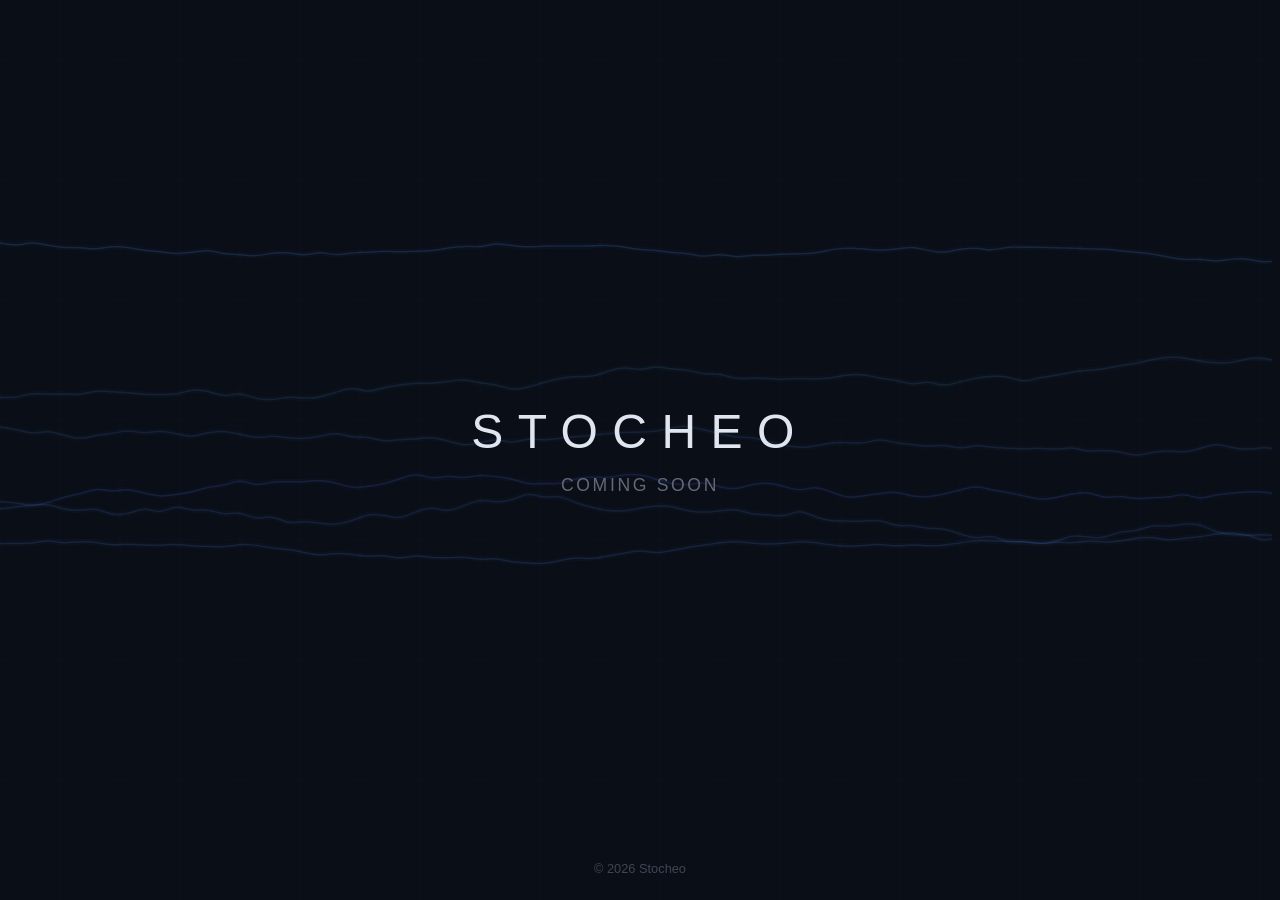
==== index.html @ 0b76f8e1 "feat: initial site with landing page, privacy, terms, and support Stealth landing page with coming-s" ====
<!DOCTYPE html>
<html lang="en">
<head>
  <meta charset="utf-8">
  <meta name="viewport" content="width=device-width, initial-scale=1">
  <title>Stocheo</title>
  <style>
    *, *::before, *::after { box-sizing: border-box; margin: 0; padding: 0; }

    body {
      font-family: -apple-system, BlinkMacSystemFont, "Segoe UI", Roboto, Helvetica, Arial, sans-serif;
      background: #0a0e17;
      color: #e0e6f0;
      height: 100vh;
      overflow: hidden;
    }

    canvas { position: fixed; top: 0; left: 0; z-index: 0; }

    .content {
      position: relative;
      z-index: 1;
      display: flex;
      flex-direction: column;
      align-items: center;
      justify-content: center;
      height: 100vh;
      text-align: center;
      padding: 2rem;
    }

    h1 {
      font-size: 3rem;
      font-weight: 300;
      letter-spacing: 0.3em;
      text-transform: uppercase;
      margin-bottom: 1rem;
    }

    .tagline {
      font-size: 1.1rem;
      color: #667;
      letter-spacing: 0.15em;
      text-transform: uppercase;
    }

    footer {
      position: fixed;
      bottom: 1.5rem;
      left: 0;
      right: 0;
      text-align: center;
      z-index: 1;
      font-size: 0.8rem;
      color: #445;
    }

    footer a { color: #556; text-decoration: none; margin: 0 0.5rem; }
    footer a:hover { color: #88a; }
  </style>
</head>
<body>
  <canvas id="bg"></canvas>
  <div class="content">
    <h1>Stocheo</h1>
    <p class="tagline">Coming soon</p>
  </div>
  <footer>&copy; 2026 Stocheo</footer>

  <script>
    const canvas = document.getElementById('bg');
    const ctx = canvas.getContext('2d');
    let w, h, lines;

    function resize() {
      w = canvas.width = window.innerWidth;
      h = canvas.height = window.innerHeight;
      init();
    }

    function init() {
      lines = [];
      const count = 6 + Math.floor(Math.random() * 4);
      for (let i = 0; i < count; i++) {
        const points = [];
        const segments = 80;
        const baseY = h * (0.25 + Math.random() * 0.5);
        const drift = (Math.random() - 0.5) * 0.3;
        const vol = 20 + Math.random() * 40;
        let y = baseY;
        for (let j = 0; j <= segments; j++) {
          y += drift + (Math.random() - 0.5) * vol * 0.3;
          points.push({ x: (j / segments) * w, y });
        }
        const hue = 200 + Math.random() * 40;
        const alpha = 0.08 + Math.random() * 0.12;
        lines.push({ points, color: `hsla(${hue}, 60%, 55%, ${alpha})` });
      }
    }

    function draw() {
      ctx.clearRect(0, 0, w, h);

      // grid
      ctx.strokeStyle = 'rgba(40, 50, 70, 0.3)';
      ctx.lineWidth = 0.5;
      const step = 60;
      for (let x = 0; x < w; x += step) {
        ctx.beginPath(); ctx.moveTo(x, 0); ctx.lineTo(x, h); ctx.stroke();
      }
      for (let y = 0; y < h; y += step) {
        ctx.beginPath(); ctx.moveTo(0, y); ctx.lineTo(w, y); ctx.stroke();
      }

      // lines
      for (const line of lines) {
        ctx.beginPath();
        ctx.strokeStyle = line.color;
        ctx.lineWidth = 1.5;
        const pts = line.points;
        ctx.moveTo(pts[0].x, pts[0].y);
        for (let i = 1; i < pts.length; i++) {
          const xc = (pts[i - 1].x + pts[i].x) / 2;
          const yc = (pts[i - 1].y + pts[i].y) / 2;
          ctx.quadraticCurveTo(pts[i - 1].x, pts[i - 1].y, xc, yc);
        }
        ctx.stroke();

        // glow
        ctx.strokeStyle = line.color.replace(/[\d.]+\)$/, '0.03)');
        ctx.lineWidth = 6;
        ctx.beginPath();
        ctx.moveTo(pts[0].x, pts[0].y);
        for (let i = 1; i < pts.length; i++) {
          const xc = (pts[i - 1].x + pts[i].x) / 2;
          const yc = (pts[i - 1].y + pts[i].y) / 2;
          ctx.quadraticCurveTo(pts[i - 1].x, pts[i - 1].y, xc, yc);
        }
        ctx.stroke();
      }
    }

    window.addEventListener('resize', () => { resize(); draw(); });
    resize();
    draw();
  </script>
</body>
</html>
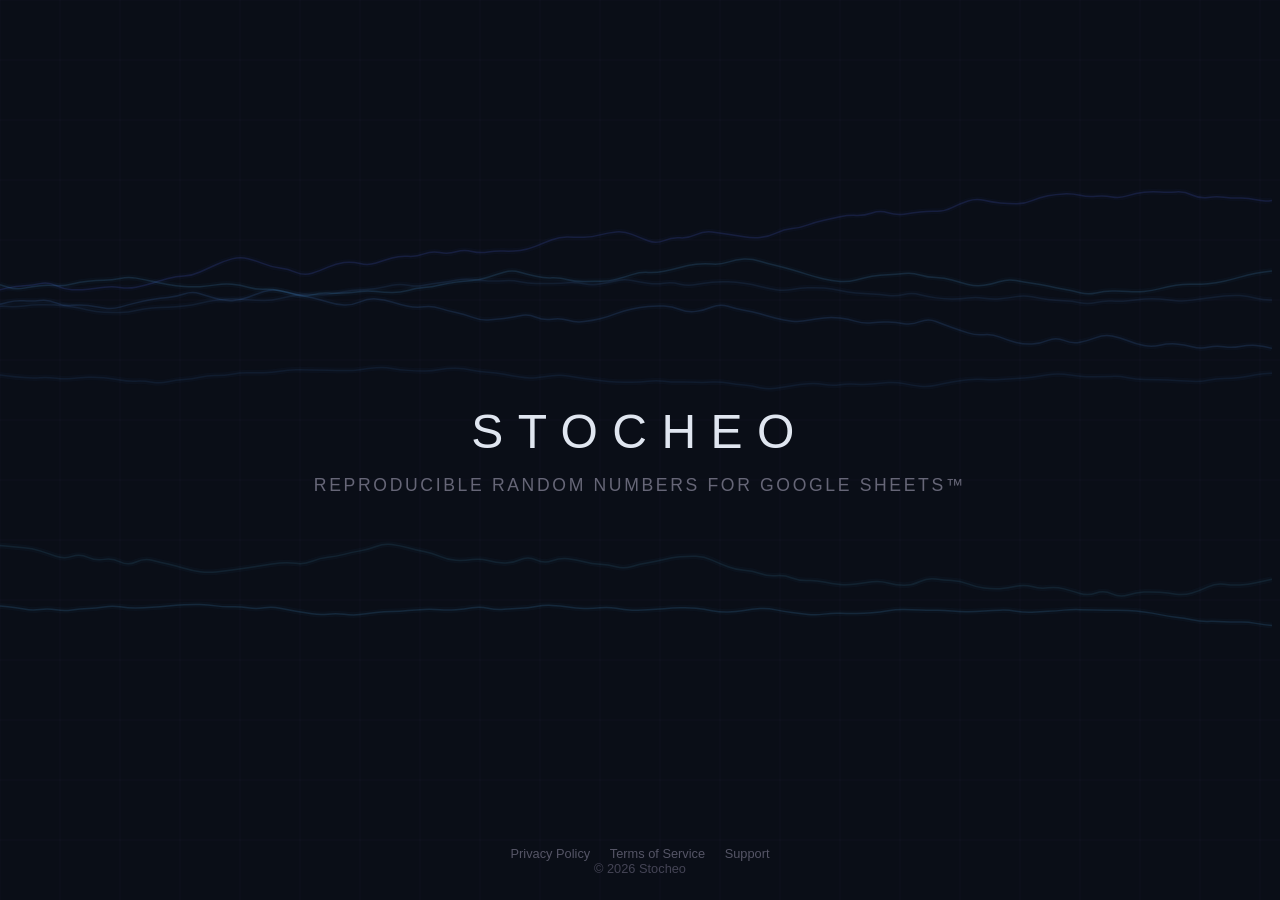
==== commit b1e95311: "feat: add footer links and tagline to homepage Add privacy policy, terms, and support links to the h" ====
--- a/index.html
+++ b/index.html
@@ -63,9 +63,14 @@
   <canvas id="bg"></canvas>
   <div class="content">
     <h1>Stocheo</h1>
-    <p class="tagline">Coming soon</p>
+    <p class="tagline">Reproducible random numbers for Google Sheets™</p>
   </div>
-  <footer>&copy; 2026 Stocheo</footer>
+  <footer>
+    <a href="/privacy.html">Privacy Policy</a>
+    <a href="/terms.html">Terms of Service</a>
+    <a href="/support.html">Support</a>
+    <br>&copy; 2026 Stocheo
+  </footer>
 
   <script>
     const canvas = document.getElementById('bg');
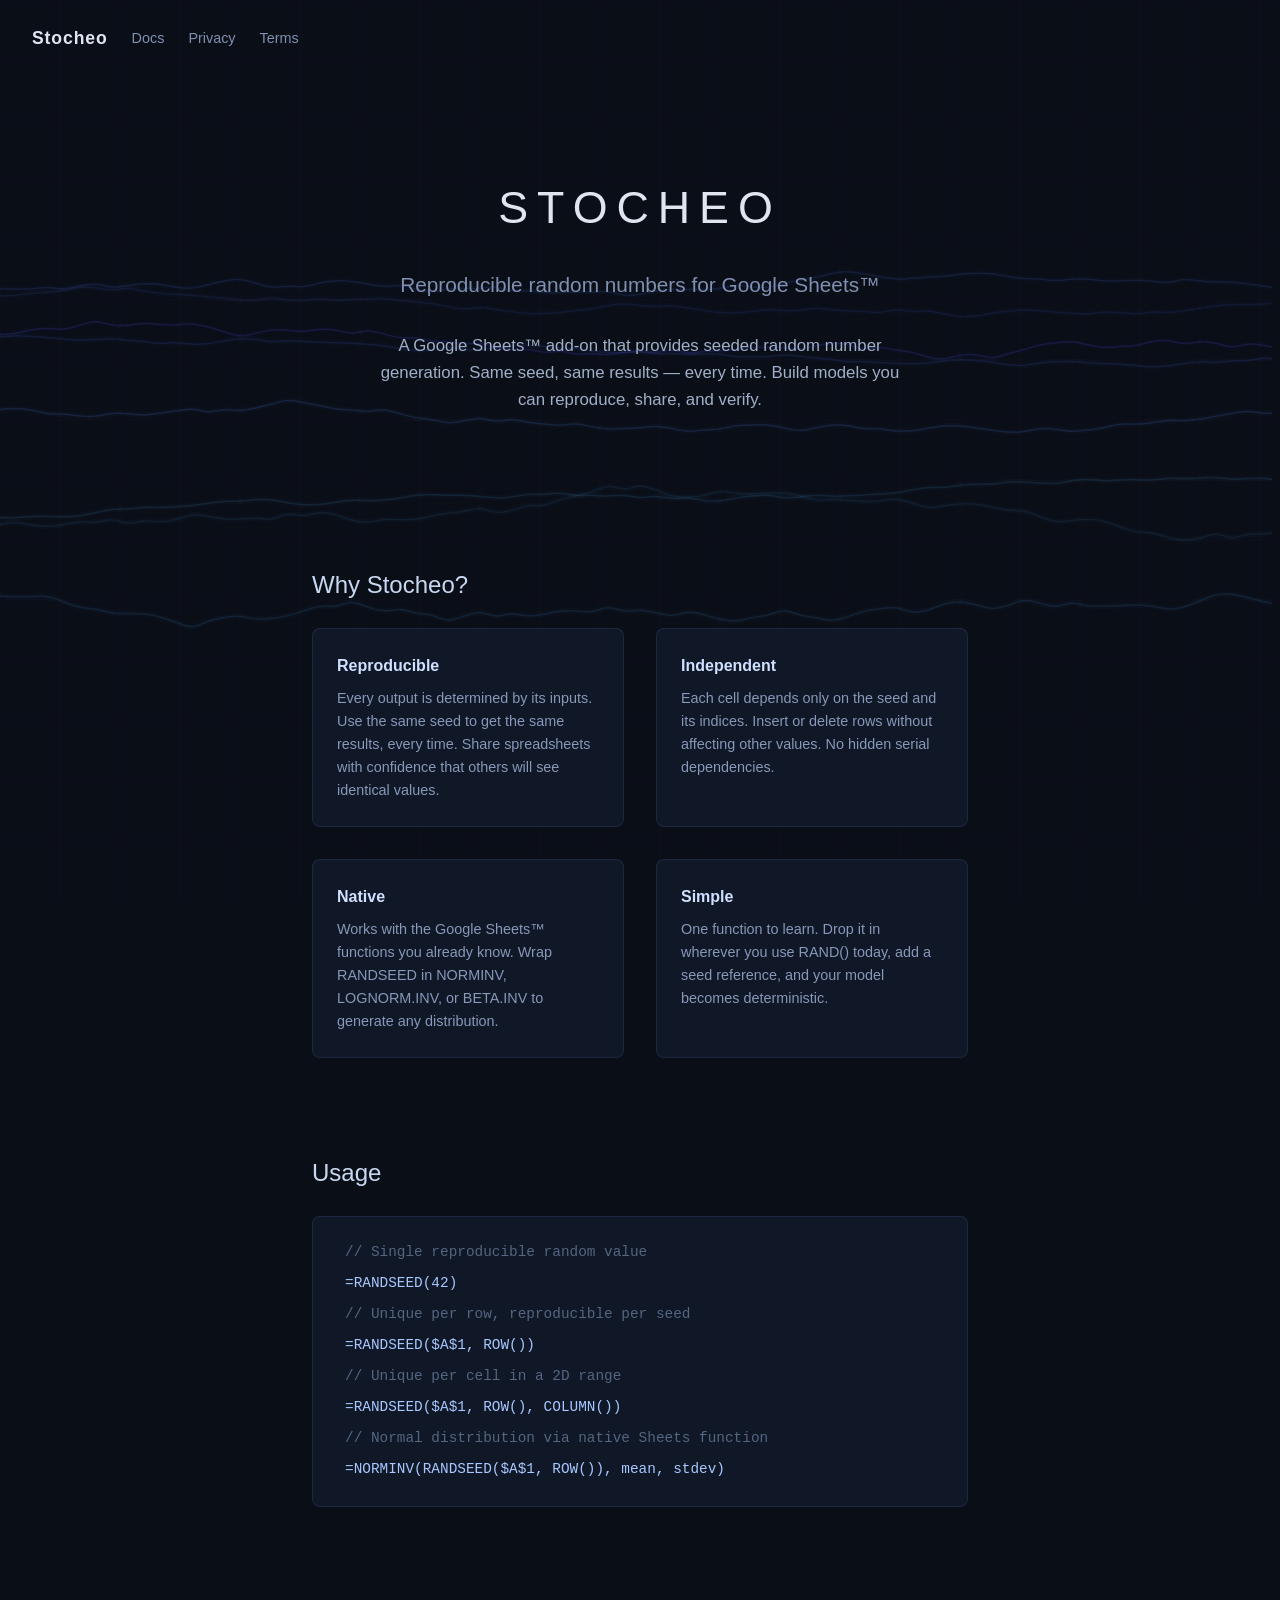
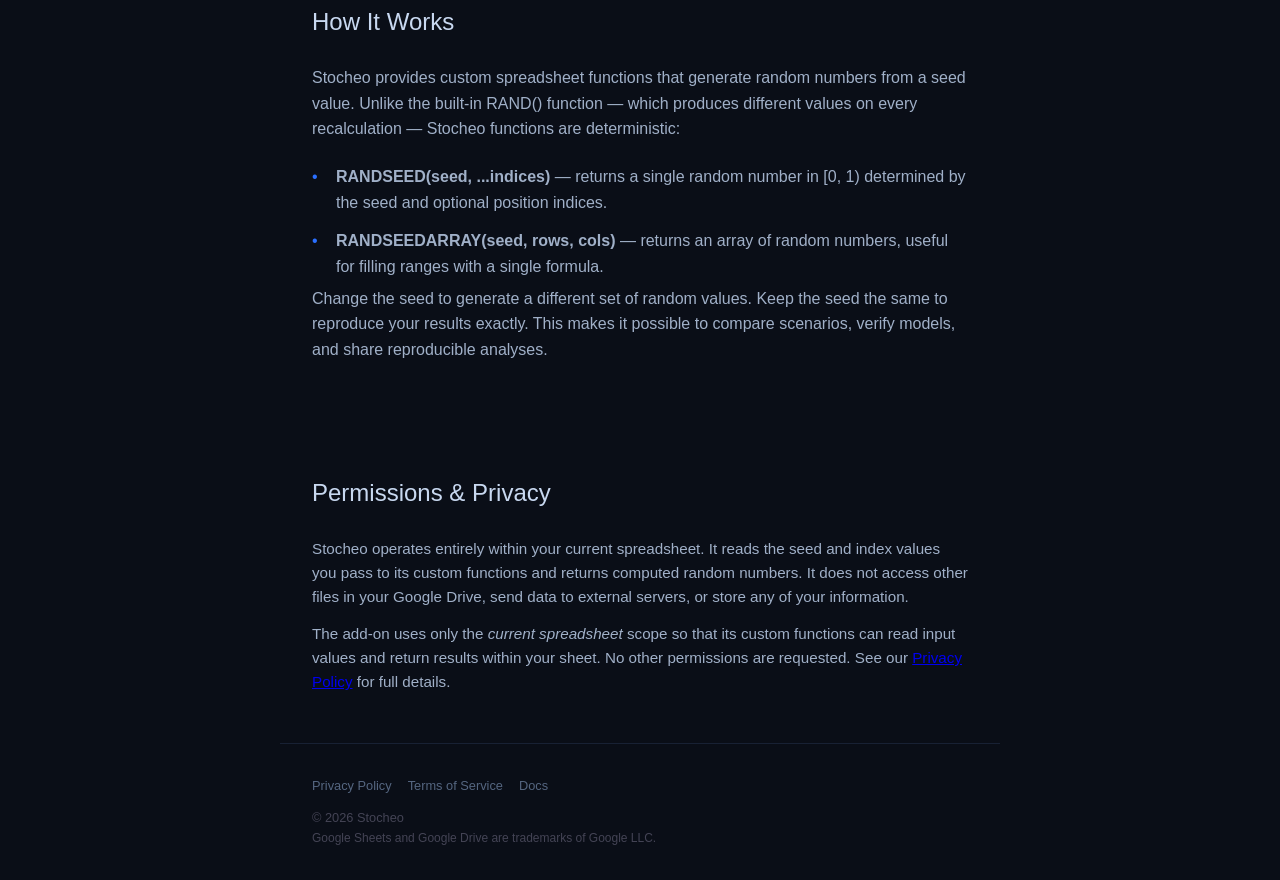
==== commit 9b971fc1: "feat: replace placeholder homepage with full landing page Google's OAuth verification review flagged" ====
--- a/index.html
+++ b/index.html
@@ -3,7 +3,8 @@
 <head>
   <meta charset="utf-8">
   <meta name="viewport" content="width=device-width, initial-scale=1">
-  <title>Stocheo</title>
+  <title>Stocheo — Reproducible Random Numbers for Google Sheets</title>
+  <meta name="description" content="Stocheo is a Google Sheets add-on that provides seeded, reproducible random number generation. Same inputs, same outputs — every time.">
   <style>
     *, *::before, *::after { box-sizing: border-box; margin: 0; padding: 0; }
 
@@ -11,66 +12,279 @@
       font-family: -apple-system, BlinkMacSystemFont, "Segoe UI", Roboto, Helvetica, Arial, sans-serif;
       background: #0a0e17;
       color: #e0e6f0;
-      height: 100vh;
-      overflow: hidden;
+      line-height: 1.6;
     }
 
     canvas { position: fixed; top: 0; left: 0; z-index: 0; }
 
-    .content {
+    .page {
       position: relative;
       z-index: 1;
+    }
+
+    nav {
+      display: flex;
+      align-items: center;
+      gap: 1.5rem;
+      padding: 1.5rem 2rem;
+      font-size: 0.9rem;
+    }
+
+    nav .brand {
+      font-weight: 600;
+      font-size: 1.1rem;
+      color: #e0e6f0;
+      text-decoration: none;
+      letter-spacing: 0.05em;
+    }
+
+    nav a {
+      color: #8090b0;
+      text-decoration: none;
+    }
+
+    nav a:hover { color: #c0d0f0; }
+
+    .hero {
       display: flex;
       flex-direction: column;
       align-items: center;
-      justify-content: center;
-      height: 100vh;
       text-align: center;
+      padding: 6rem 2rem 4rem;
+      max-width: 720px;
+      margin: 0 auto;
+    }
+
+    .hero h1 {
+      font-size: 2.8rem;
+      font-weight: 300;
+      letter-spacing: 0.2em;
+      text-transform: uppercase;
+      margin-bottom: 1.5rem;
+    }
+
+    .hero .subtitle {
+      font-size: 1.3rem;
+      color: #8090b0;
+      margin-bottom: 2rem;
+      max-width: 560px;
+    }
+
+    .hero .description {
+      font-size: 1.05rem;
+      color: #a0b0c8;
+      max-width: 520px;
+      margin-bottom: 2.5rem;
+    }
+
+    .cta {
+      display: inline-block;
+      background: #2a6fff;
+      color: #fff;
+      padding: 0.75rem 2rem;
+      border-radius: 6px;
+      text-decoration: none;
+      font-size: 1rem;
+      font-weight: 500;
+      transition: background 0.2s;
+    }
+
+    .cta:hover { background: #1a5fe8; }
+
+    section {
+      max-width: 720px;
+      margin: 0 auto;
+      padding: 3rem 2rem;
+    }
+
+    section h2 {
+      font-size: 1.5rem;
+      font-weight: 500;
+      margin-bottom: 1.5rem;
+      color: #c8d8f0;
+    }
+
+    .features {
+      display: grid;
+      grid-template-columns: 1fr 1fr;
+      gap: 2rem;
+    }
+
+    @media (max-width: 600px) {
+      .features { grid-template-columns: 1fr; }
+      .hero h1 { font-size: 2rem; }
+    }
+
+    .feature {
+      background: rgba(20, 30, 50, 0.6);
+      border: 1px solid rgba(60, 80, 120, 0.3);
+      border-radius: 8px;
+      padding: 1.5rem;
+    }
+
+    .feature h3 {
+      font-size: 1rem;
+      font-weight: 600;
+      margin-bottom: 0.5rem;
+      color: #d0e0ff;
+    }
+
+    .feature p {
+      font-size: 0.9rem;
+      color: #8898b8;
+    }
+
+    .example {
+      background: rgba(20, 30, 50, 0.6);
+      border: 1px solid rgba(60, 80, 120, 0.3);
+      border-radius: 8px;
+      padding: 1.5rem 2rem;
+      margin-top: 1.5rem;
+    }
+
+    .example code {
+      display: block;
+      font-family: "SF Mono", "Fira Code", "Fira Mono", Menlo, Consolas, monospace;
+      font-size: 0.9rem;
+      color: #a8c8ff;
+      margin-bottom: 0.5rem;
+      white-space: pre-wrap;
+    }
+
+    .example code:last-child { margin-bottom: 0; }
+
+    .example .comment {
+      color: #556680;
+    }
+
+    .how-it-works p {
+      color: #a0b0c8;
+      margin-bottom: 1rem;
+    }
+
+    .how-it-works ul {
+      list-style: none;
+      padding: 0;
+    }
+
+    .how-it-works li {
+      color: #a0b0c8;
+      padding: 0.4rem 0;
+      padding-left: 1.5rem;
+      position: relative;
+    }
+
+    .how-it-works li::before {
+      content: "\2022";
+      color: #2a6fff;
+      position: absolute;
+      left: 0;
+    }
+
+    .scope-explanation p {
+      font-size: 0.95rem;
+      color: #a0b0c8;
+      margin-bottom: 0.75rem;
+    }
+
+    .scope-explanation p:last-child { margin-bottom: 0; }
+
+    footer {
+      max-width: 720px;
+      margin: 0 auto;
       padding: 2rem;
-    }
-
-    h1 {
-      font-size: 3rem;
-      font-weight: 300;
-      letter-spacing: 0.3em;
-      text-transform: uppercase;
-      margin-bottom: 1rem;
-    }
-
-    .tagline {
-      font-size: 1.1rem;
-      color: #667;
-      letter-spacing: 0.15em;
-      text-transform: uppercase;
-    }
-
-    footer {
-      position: fixed;
-      bottom: 1.5rem;
-      left: 0;
-      right: 0;
-      text-align: center;
-      z-index: 1;
+      border-top: 1px solid rgba(60, 80, 120, 0.3);
       font-size: 0.8rem;
       color: #445;
     }
 
-    footer a { color: #556; text-decoration: none; margin: 0 0.5rem; }
+    footer a { color: #556680; text-decoration: none; }
     footer a:hover { color: #88a; }
+    footer .links { display: flex; gap: 1rem; margin-bottom: 0.75rem; }
+    footer .trademark { color: #445; font-size: 0.75rem; }
   </style>
 </head>
 <body>
   <canvas id="bg"></canvas>
-  <div class="content">
-    <h1>Stocheo</h1>
-    <p class="tagline">Reproducible random numbers for Google Sheets™</p>
+  <div class="page">
+    <nav>
+      <a href="/" class="brand">Stocheo</a>
+      <a href="/support.html">Docs</a>
+      <a href="/privacy.html">Privacy</a>
+      <a href="/terms.html">Terms</a>
+    </nav>
+
+    <div class="hero">
+      <h1>Stocheo</h1>
+      <p class="subtitle">Reproducible random numbers for Google Sheets&#8482;</p>
+      <p class="description">A Google Sheets&#8482; add-on that provides seeded random number generation. Same seed, same results &mdash; every time. Build models you can reproduce, share, and verify.</p>
+    </div>
+
+    <section>
+      <h2>Why Stocheo?</h2>
+      <div class="features">
+        <div class="feature">
+          <h3>Reproducible</h3>
+          <p>Every output is determined by its inputs. Use the same seed to get the same results, every time. Share spreadsheets with confidence that others will see identical values.</p>
+        </div>
+        <div class="feature">
+          <h3>Independent</h3>
+          <p>Each cell depends only on the seed and its indices. Insert or delete rows without affecting other values. No hidden serial dependencies.</p>
+        </div>
+        <div class="feature">
+          <h3>Native</h3>
+          <p>Works with the Google Sheets&#8482; functions you already know. Wrap RANDSEED in NORMINV, LOGNORM.INV, or BETA.INV to generate any distribution.</p>
+        </div>
+        <div class="feature">
+          <h3>Simple</h3>
+          <p>One function to learn. Drop it in wherever you use RAND() today, add a seed reference, and your model becomes deterministic.</p>
+        </div>
+      </div>
+    </section>
+
+    <section>
+      <h2>Usage</h2>
+      <div class="example">
+        <code><span class="comment">// Single reproducible random value</span></code>
+        <code>=RANDSEED(42)</code>
+        <code></code>
+        <code><span class="comment">// Unique per row, reproducible per seed</span></code>
+        <code>=RANDSEED($A$1, ROW())</code>
+        <code></code>
+        <code><span class="comment">// Unique per cell in a 2D range</span></code>
+        <code>=RANDSEED($A$1, ROW(), COLUMN())</code>
+        <code></code>
+        <code><span class="comment">// Normal distribution via native Sheets function</span></code>
+        <code>=NORMINV(RANDSEED($A$1, ROW()), mean, stdev)</code>
+      </div>
+    </section>
+
+    <section class="how-it-works">
+      <h2>How It Works</h2>
+      <p>Stocheo provides custom spreadsheet functions that generate random numbers from a seed value. Unlike the built-in RAND() function &mdash; which produces different values on every recalculation &mdash; Stocheo functions are deterministic:</p>
+      <ul>
+        <li><strong>RANDSEED(seed, ...indices)</strong> &mdash; returns a single random number in [0,&nbsp;1) determined by the seed and optional position indices.</li>
+        <li><strong>RANDSEEDARRAY(seed, rows, cols)</strong> &mdash; returns an array of random numbers, useful for filling ranges with a single formula.</li>
+      </ul>
+      <p>Change the seed to generate a different set of random values. Keep the seed the same to reproduce your results exactly. This makes it possible to compare scenarios, verify models, and share reproducible analyses.</p>
+    </section>
+
+    <section class="scope-explanation">
+      <h2>Permissions &amp; Privacy</h2>
+      <p>Stocheo operates entirely within your current spreadsheet. It reads the seed and index values you pass to its custom functions and returns computed random numbers. It does not access other files in your Google Drive, send data to external servers, or store any of your information.</p>
+      <p>The add-on uses only the <em>current spreadsheet</em> scope so that its custom functions can read input values and return results within your sheet. No other permissions are requested. See our <a href="/privacy.html">Privacy Policy</a> for full details.</p>
+    </section>
+
+    <footer>
+      <div class="links">
+        <a href="/privacy.html">Privacy Policy</a>
+        <a href="/terms.html">Terms of Service</a>
+        <a href="/support.html">Docs</a>
+      </div>
+      <span>&copy; 2026 Stocheo</span>
+      <p class="trademark">Google Sheets and Google Drive are trademarks of Google LLC.</p>
+    </footer>
   </div>
-  <footer>
-    <a href="/privacy.html">Privacy Policy</a>
-    <a href="/terms.html">Terms of Service</a>
-    <a href="/support.html">Support</a>
-    <br>&copy; 2026 Stocheo
-  </footer>
 
   <script>
     const canvas = document.getElementById('bg');
@@ -106,7 +320,6 @@
     function draw() {
       ctx.clearRect(0, 0, w, h);
 
-      // grid
       ctx.strokeStyle = 'rgba(40, 50, 70, 0.3)';
       ctx.lineWidth = 0.5;
       const step = 60;
@@ -117,7 +330,6 @@
         ctx.beginPath(); ctx.moveTo(0, y); ctx.lineTo(w, y); ctx.stroke();
       }
 
-      // lines
       for (const line of lines) {
         ctx.beginPath();
         ctx.strokeStyle = line.color;
@@ -131,7 +343,6 @@
         }
         ctx.stroke();
 
-        // glow
         ctx.strokeStyle = line.color.replace(/[\d.]+\)$/, '0.03)');
         ctx.lineWidth = 6;
         ctx.beginPath();
